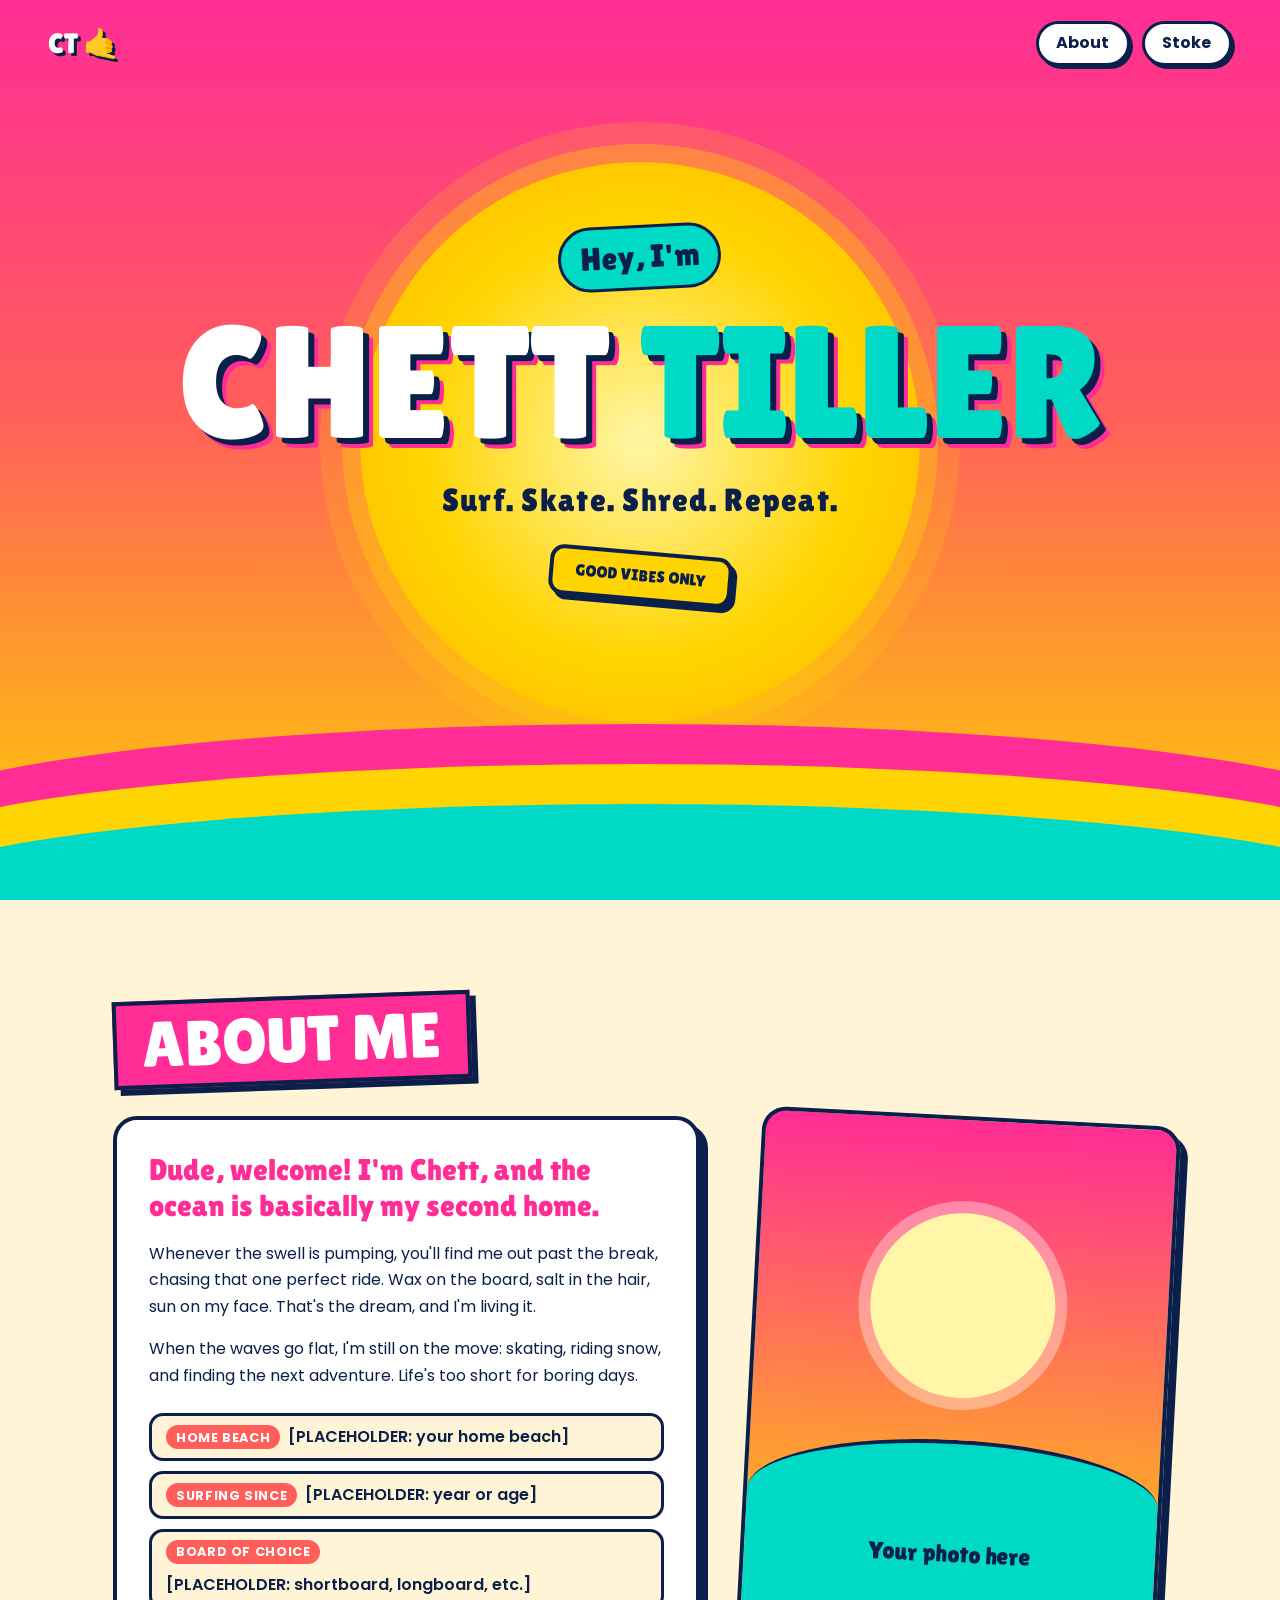
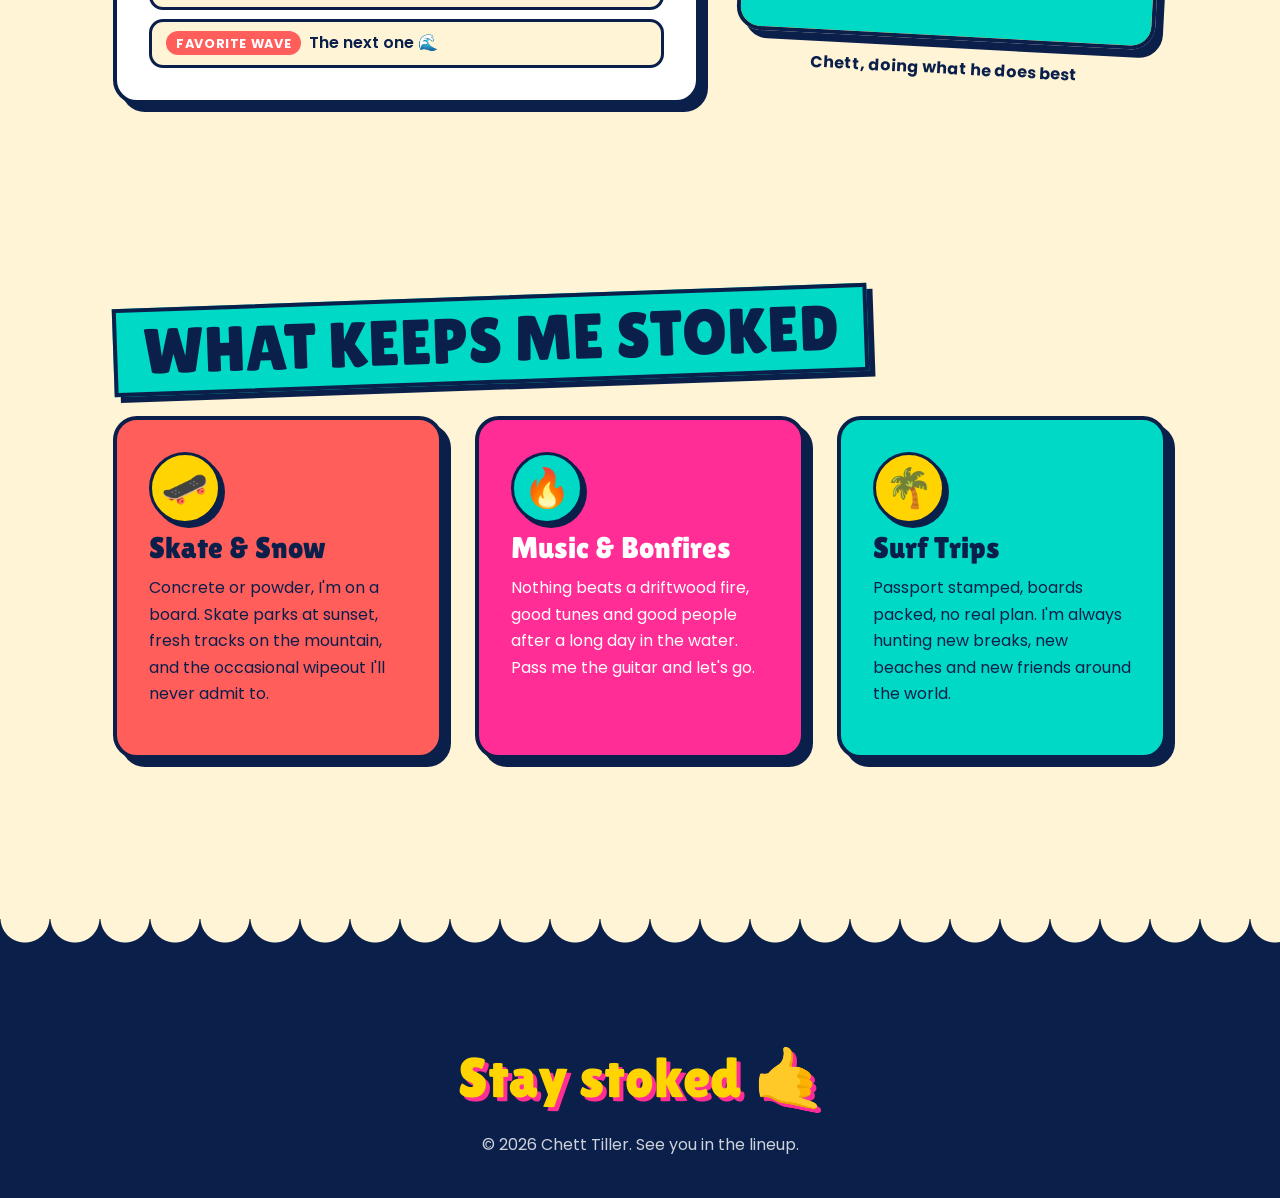
==== index.html @ 1e93c820 "create index.html and style.css" ====
<!DOCTYPE html>
<html lang="en">
<head>
  <meta charset="UTF-8">
  <meta name="viewport" content="width=device-width, initial-scale=1">
  <title>Chett Tiller | Surf. Skate. Shred.</title>
  <meta name="description" content="Chett Tiller's personal profile: surfer, skater, snowboarder and full-time stoke collector.">
  <link rel="preconnect" href="https://fonts.googleapis.com">
  <link rel="preconnect" href="https://fonts.gstatic.com" crossorigin>
  <link href="https://fonts.googleapis.com/css2?family=Lilita+One&family=Poppins:wght@400;600;700&display=swap" rel="stylesheet">
  <link rel="stylesheet" href="styles.css">
</head>
<body>

  <header class="hero">
    <nav class="nav" aria-label="Main">
      <a class="nav__logo" href="#top">CT 🤙</a>
      <ul class="nav__links">
        <li><a href="#about">About</a></li>
        <li><a href="#interests">Stoke</a></li>
      </ul>
    </nav>

    <div class="hero__sun" aria-hidden="true"></div>

    <div class="hero__content" id="top">
      <p class="hero__hello">Hey, I'm</p>
      <h1 class="hero__title">Chett <span>Tiller</span></h1>
      <p class="hero__tagline">Surf. Skate. Shred. Repeat.</p>
      <span class="sticker" aria-hidden="true">Good vibes only</span>
    </div>

    <div class="waves" aria-hidden="true">
      <div class="wave wave--pink"></div>
      <div class="wave wave--yellow"></div>
      <div class="wave wave--turquoise"></div>
    </div>
  </header>

  <main>
    <section class="section about" id="about">
      <h2 class="section__title">About Me</h2>

      <div class="about__grid">
        <div class="card about__card">
          <p class="lead">Dude, welcome! I'm Chett, and the ocean is basically my second home.</p>
          <p>Whenever the swell is pumping, you'll find me out past the break, chasing that one perfect ride. Wax on the board, salt in the hair, sun on my face. That's the dream, and I'm living it.</p>
          <p>When the waves go flat, I'm still on the move: skating, riding snow, and finding the next adventure. Life's too short for boring days.</p>

          <ul class="facts">
            <li><span class="facts__label">Home beach</span> <span class="facts__value">[PLACEHOLDER: your home beach]</span></li>
            <li><span class="facts__label">Surfing since</span> <span class="facts__value">[PLACEHOLDER: year or age]</span></li>
            <li><span class="facts__label">Board of choice</span> <span class="facts__value">[PLACEHOLDER: shortboard, longboard, etc.]</span></li>
            <li><span class="facts__label">Favorite wave</span> <span class="facts__value">The next one 🌊</span></li>
          </ul>
        </div>

        <figure class="photo" aria-label="Photo placeholder">
          <div class="photo__frame">
            <div class="photo__sun"></div>
            <div class="photo__sea"></div>
            <span class="photo__text">Your photo here</span>
          </div>
          <figcaption>Chett, doing what he does best</figcaption>
        </figure>
      </div>
    </section>

    <section class="section interests" id="interests">
      <h2 class="section__title">What Keeps Me Stoked</h2>

      <div class="interests__grid">
        <article class="card card--coral">
          <div class="card__icon" aria-hidden="true">🛹</div>
          <h3>Skate &amp; Snow</h3>
          <p>Concrete or powder, I'm on a board. Skate parks at sunset, fresh tracks on the mountain, and the occasional wipeout I'll never admit to.</p>
        </article>

        <article class="card card--pink">
          <div class="card__icon" aria-hidden="true">🔥</div>
          <h3>Music &amp; Bonfires</h3>
          <p>Nothing beats a driftwood fire, good tunes and good people after a long day in the water. Pass me the guitar and let's go.</p>
        </article>

        <article class="card card--turquoise">
          <div class="card__icon" aria-hidden="true">🌴</div>
          <h3>Surf Trips</h3>
          <p>Passport stamped, boards packed, no real plan. I'm always hunting new breaks, new beaches and new friends around the world.</p>
        </article>
      </div>
    </section>
  </main>

  <footer class="footer">
    <div class="footer__wave" aria-hidden="true"></div>
    <p class="footer__text">Stay stoked 🤙</p>
    <p class="footer__small">&copy; 2026 Chett Tiller. See you in the lineup.</p>
  </footer>

</body>
</html>
---- styles.css ----
/* ---------- Tokens ---------- */
:root {
  --coral: #ff5e5b;
  --pink: #ff2d95;
  --yellow: #ffd400;
  --turquoise: #00d9c5;
  --navy: #0b1f4b;
  --sand: #fff4d6;
  --white: #ffffff;

  --font-display: "Lilita One", "Arial Black", Impact, sans-serif;
  --font-body: "Poppins", "Segoe UI", system-ui, sans-serif;

  --border: 4px solid var(--navy);
  --shadow: 8px 8px 0 var(--navy);
}

/* ---------- Base ---------- */
*,
*::before,
*::after { box-sizing: border-box; }

html { scroll-behavior: smooth; }

body {
  margin: 0;
  font-family: var(--font-body);
  color: var(--navy);
  background: var(--sand);
  line-height: 1.65;
  overflow-x: hidden;
}

h1, h2, h3 {
  font-family: var(--font-display);
  font-weight: 400;
  line-height: 1.05;
  margin: 0;
}

a { color: inherit; }

/* ---------- Hero ---------- */
.hero {
  position: relative;
  min-height: 100vh;
  display: flex;
  flex-direction: column;
  background: linear-gradient(180deg, var(--pink) 0%, var(--coral) 45%, var(--yellow) 100%);
  overflow: hidden;
}

.nav {
  position: relative;
  z-index: 3;
  display: flex;
  justify-content: space-between;
  align-items: center;
  padding: 1.25rem clamp(1rem, 5vw, 3rem);
}

.nav__logo {
  font-family: var(--font-display);
  font-size: 1.75rem;
  text-decoration: none;
  color: var(--white);
  text-shadow: 3px 3px 0 var(--navy);
}

.nav__links {
  display: flex;
  gap: 0.75rem;
  list-style: none;
  margin: 0;
  padding: 0;
}

.nav__links a {
  display: inline-block;
  padding: 0.4rem 1.1rem;
  font-weight: 700;
  text-decoration: none;
  background: var(--white);
  border: 3px solid var(--navy);
  border-radius: 999px;
  box-shadow: 3px 3px 0 var(--navy);
  transition: transform 0.15s, background 0.15s;
}

.nav__links a:hover,
.nav__links a:focus-visible {
  background: var(--turquoise);
  transform: rotate(-4deg) translateY(-2px);
}

.hero__sun {
  position: absolute;
  top: 18%;
  left: 50%;
  width: clamp(260px, 48vw, 560px);
  aspect-ratio: 1;
  translate: -50% 0;
  border-radius: 50%;
  background: radial-gradient(circle, #fff6a8 0%, var(--yellow) 55%, #ffb300 100%);
  box-shadow: 0 0 0 18px rgba(255, 212, 0, 0.35), 0 0 0 40px rgba(255, 212, 0, 0.18);
  animation: bob 6s ease-in-out infinite;
}

.hero__content {
  position: relative;
  z-index: 2;
  flex: 1;
  display: flex;
  flex-direction: column;
  align-items: center;
  justify-content: center;
  text-align: center;
  padding: 2rem 1rem 12rem;
}

.hero__hello {
  margin: 0;
  font-family: var(--font-display);
  font-size: clamp(1.25rem, 3vw, 2rem);
  color: var(--navy);
  background: var(--turquoise);
  padding: 0.2rem 1.2rem;
  border: 3px solid var(--navy);
  border-radius: 999px;
  transform: rotate(-3deg);
}

.hero__title {
  font-size: clamp(3.5rem, 15vw, 10rem);
  color: var(--white);
  text-transform: uppercase;
  text-shadow: 6px 6px 0 var(--navy), 10px 10px 0 var(--pink);
  margin: 0.5rem 0;
}

.hero__title span { color: var(--turquoise); }

.hero__tagline {
  margin: 0;
  font-family: var(--font-display);
  font-size: clamp(1.1rem, 3.5vw, 2rem);
  letter-spacing: 0.04em;
  color: var(--navy);
}

.sticker {
  margin-top: 1.5rem;
  display: inline-block;
  padding: 0.5rem 1.4rem;
  font-family: var(--font-display);
  text-transform: uppercase;
  background: var(--yellow);
  border: 4px solid var(--navy);
  border-radius: 14px;
  box-shadow: 5px 5px 0 var(--navy);
  transform: rotate(5deg);
  animation: wiggle 3s ease-in-out infinite;
}

/* ---------- Waves (pure CSS) ---------- */
.waves {
  position: absolute;
  inset: auto 0 0 0;
  height: 11rem;
  z-index: 2;
  pointer-events: none;
}

.wave {
  position: absolute;
  left: -10%;
  width: 120%;
  border-radius: 50% 50% 0 0 / 100% 100% 0 0;
  animation: drift 7s ease-in-out infinite alternate;
}

.wave--pink      { bottom: 4.5rem; height: 6.5rem; background: var(--pink);      animation-duration: 8s; }
.wave--yellow    { bottom: 2.5rem; height: 6rem;   background: var(--yellow);    animation-duration: 6s; animation-direction: alternate-reverse; }
.wave--turquoise { bottom: 0;      height: 6rem;   background: var(--turquoise); animation-duration: 7s; }

/* ---------- Sections ---------- */
.section {
  padding: clamp(3rem, 8vw, 6rem) clamp(1rem, 5vw, 3rem);
  max-width: 1150px;
  margin: 0 auto;
}

.section__title {
  font-size: clamp(2.2rem, 7vw, 4rem);
  text-transform: uppercase;
  display: inline-block;
  margin-bottom: 2rem;
  padding: 0.1em 0.4em;
  color: var(--white);
  background: var(--pink);
  border: var(--border);
  box-shadow: 6px 6px 0 var(--navy);
  transform: rotate(-2deg);
}

.interests .section__title { background: var(--turquoise); color: var(--navy); }

/* ---------- Cards ---------- */
.card {
  background: var(--white);
  border: var(--border);
  border-radius: 24px;
  box-shadow: var(--shadow);
  padding: clamp(1.25rem, 3vw, 2rem);
  transition: transform 0.2s, box-shadow 0.2s;
}

.card:hover {
  transform: translate(-4px, -6px) rotate(-1deg);
  box-shadow: 12px 14px 0 var(--navy);
}

.card p { margin: 0 0 1rem; }

/* ---------- About ---------- */
.about__grid {
  display: grid;
  grid-template-columns: 1.4fr 1fr;
  gap: clamp(1.5rem, 4vw, 3rem);
  align-items: start;
}

.lead {
  font-family: var(--font-display);
  font-size: clamp(1.4rem, 3vw, 1.9rem);
  line-height: 1.2;
  color: var(--pink);
}

.facts {
  list-style: none;
  margin: 1.5rem 0 0;
  padding: 0;
  display: grid;
  gap: 0.6rem;
}

.facts li {
  display: flex;
  flex-wrap: wrap;
  gap: 0.5rem;
  align-items: center;
  padding: 0.5rem 0.9rem;
  background: var(--sand);
  border: 3px solid var(--navy);
  border-radius: 14px;
}

.facts__label {
  font-weight: 700;
  font-size: 0.8rem;
  text-transform: uppercase;
  letter-spacing: 0.05em;
  color: var(--white);
  background: var(--coral);
  padding: 0.1rem 0.6rem;
  border-radius: 999px;
}

.facts__value { font-weight: 600; }

/* Photo placeholder */
.photo { margin: 0; transform: rotate(3deg); }

.photo__frame {
  position: relative;
  aspect-ratio: 4 / 5;
  overflow: hidden;
  border: var(--border);
  border-radius: 24px;
  box-shadow: var(--shadow);
  background: linear-gradient(180deg, var(--pink), var(--yellow));
}

.photo__sun {
  position: absolute;
  top: 18%;
  left: 50%;
  width: 45%;
  aspect-ratio: 1;
  translate: -50% 0;
  border-radius: 50%;
  background: #fff6a8;
  box-shadow: 0 0 0 12px rgba(255, 255, 255, 0.35);
}

.photo__sea {
  position: absolute;
  inset: auto 0 0 0;
  height: 38%;
  background: var(--turquoise);
  border-top: var(--border);
  border-radius: 50% 50% 0 0 / 30% 30% 0 0;
}

.photo__text {
  position: absolute;
  inset: auto 0 12% 0;
  text-align: center;
  font-family: var(--font-display);
  font-size: 1.5rem;
  color: var(--navy);
}

.photo figcaption {
  margin-top: 1rem;
  text-align: center;
  font-weight: 700;
}

/* ---------- Interests ---------- */
.interests__grid {
  display: grid;
  grid-template-columns: repeat(auto-fit, minmax(250px, 1fr));
  gap: 2rem;
}

.card--coral     { background: var(--coral); }
.card--pink      { background: var(--pink);  color: var(--white); }
.card--turquoise { background: var(--turquoise); }

.card h3 {
  font-size: 1.9rem;
  margin: 0.5rem 0 0.75rem;
}

.card__icon {
  display: grid;
  place-items: center;
  width: 4.5rem;
  height: 4.5rem;
  font-size: 2.4rem;
  background: var(--yellow);
  border: 3px solid var(--navy);
  border-radius: 50%;
  box-shadow: 4px 4px 0 var(--navy);
}

.card--pink .card__icon { background: var(--turquoise); }

/* ---------- Footer ---------- */
.footer {
  position: relative;
  margin-top: 4rem;
  padding: 7rem 1rem 2.5rem;
  text-align: center;
  color: var(--white);
  background: var(--navy);
}

.footer__wave {
  position: absolute;
  top: -1px;
  left: 0;
  right: 0;
  height: 3.5rem;
  background:
    radial-gradient(circle at 25px 0, var(--sand) 24px, transparent 25px) 0 0 / 50px 100% repeat-x;
}

.footer__text {
  margin: 0;
  font-family: var(--font-display);
  font-size: clamp(2rem, 7vw, 3.5rem);
  color: var(--yellow);
  text-shadow: 4px 4px 0 var(--pink);
}

.footer__small { margin: 0.5rem 0 0; opacity: 0.8; }

/* ---------- Animations ---------- */
@keyframes bob {
  0%, 100% { transform: translateY(0); }
  50%      { transform: translateY(-18px); }
}

@keyframes drift {
  from { transform: translateX(-3%); }
  to   { transform: translateX(3%); }
}

@keyframes wiggle {
  0%, 100% { transform: rotate(5deg); }
  50%      { transform: rotate(-3deg) scale(1.05); }
}

@media (prefers-reduced-motion: reduce) {
  *, *::before, *::after {
    animation: none !important;
    transition: none !important;
  }
  html { scroll-behavior: auto; }
}

/* ---------- Responsive ---------- */
@media (max-width: 800px) {
  .about__grid { grid-template-columns: 1fr; }
  .photo { max-width: 320px; margin: 1rem auto 0; }
  .hero__content { padding-bottom: 10rem; }
}
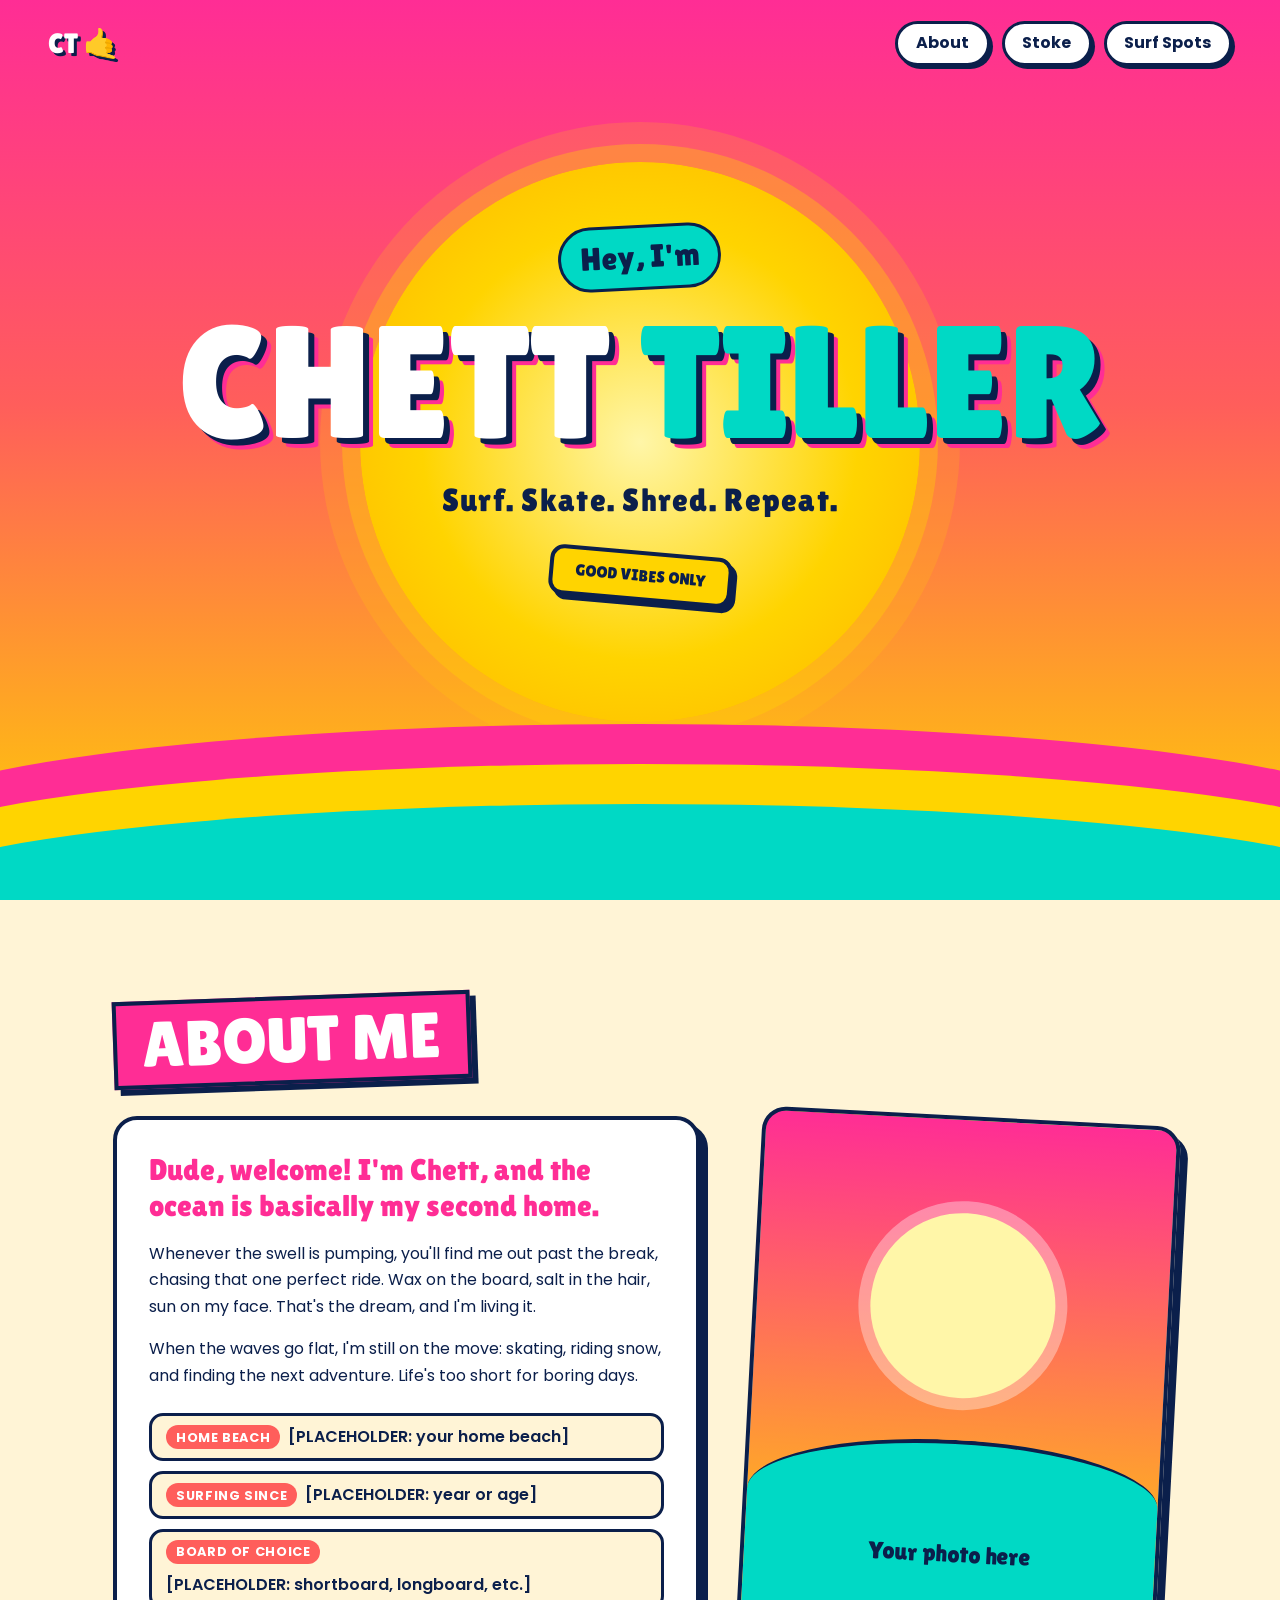
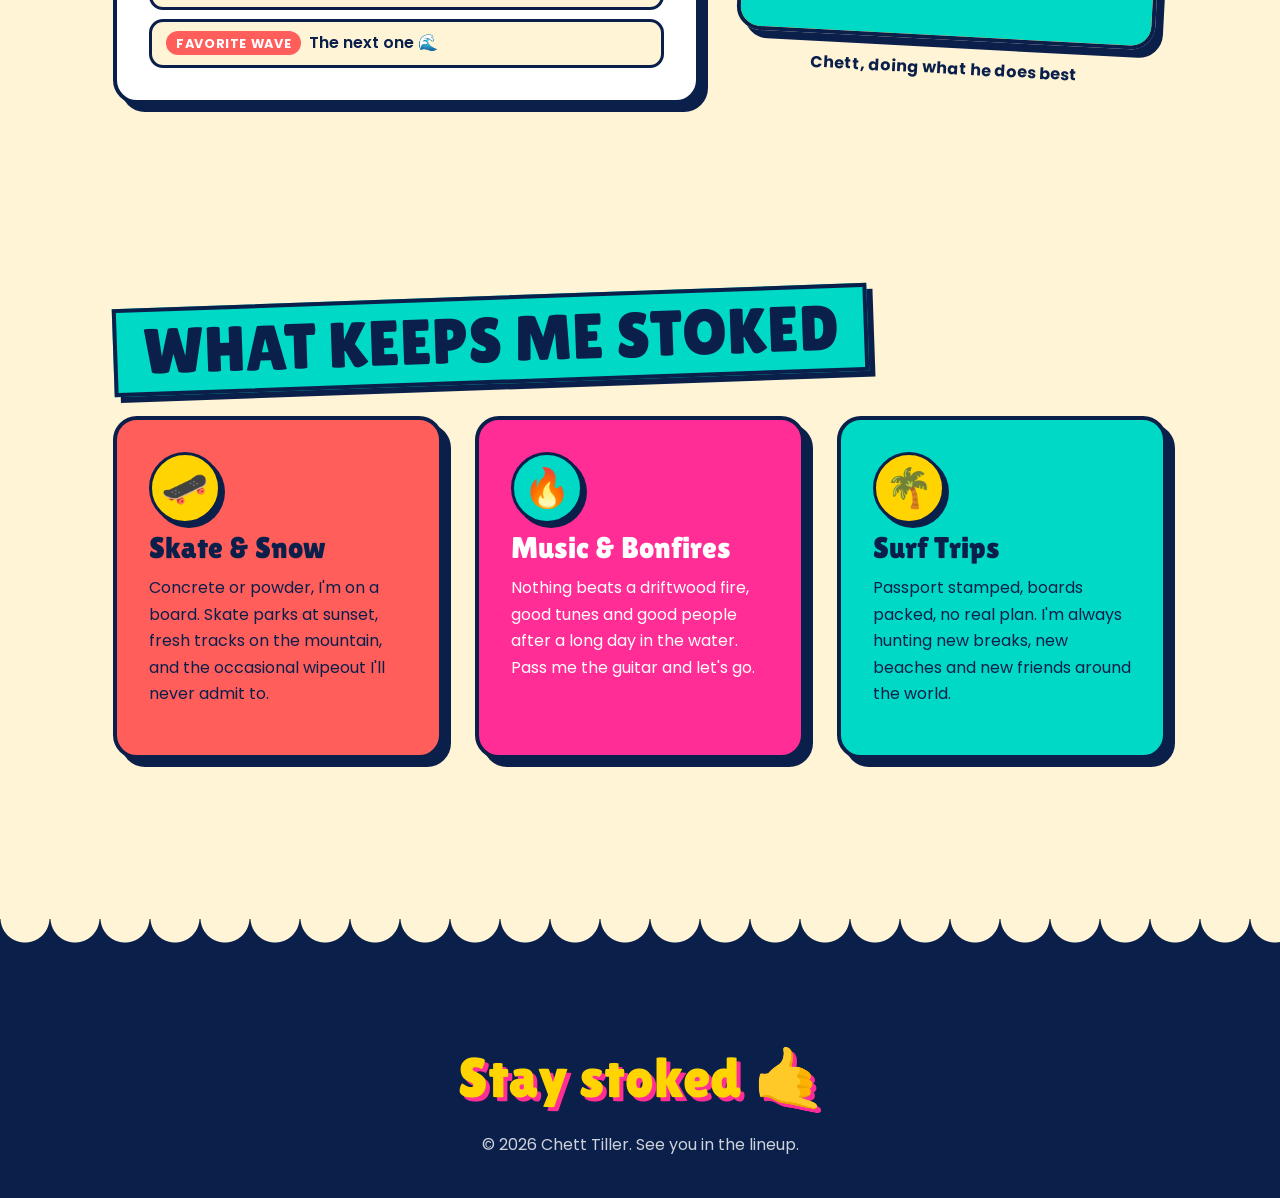
==== commit a4af56c2: "Add surf spots page New surf-spots.html with a home turf section and a bucket-list grid (Pipeline, T" ====
--- a/index.html
+++ b/index.html
@@ -18,6 +18,7 @@
       <ul class="nav__links">
         <li><a href="#about">About</a></li>
         <li><a href="#interests">Stoke</a></li>
+        <li><a href="surf-spots.html">Surf Spots</a></li>
       </ul>
     </nav>
 
--- a/styles.css
+++ b/styles.css
@@ -348,6 +348,55 @@
 
 .card--pink .card__icon { background: var(--turquoise); }
 
+/* ---------- Surf Spots page ---------- */
+.hero--short { min-height: 0; }
+.hero--short .hero__sun { top: 8%; width: clamp(200px, 36vw, 380px); }
+.hero--short .hero__content { padding: 2.5rem 1rem 11rem; }
+.hero--short .hero__title { font-size: clamp(3.5rem, 13vw, 8rem); }
+
+.nav__links a[aria-current="page"] { background: var(--yellow); }
+
+.section--tight { padding-top: 0; }
+
+.section__title--turquoise { background: var(--turquoise); color: var(--navy); }
+
+.section__intro {
+  margin: -0.75rem 0 2rem;
+  font-weight: 600;
+  font-size: 1.1rem;
+}
+
+.spot-home h3 { font-size: clamp(1.6rem, 4vw, 2.4rem); color: var(--pink); }
+
+.spot__place {
+  margin: 0 0 0.75rem;
+  font-weight: 700;
+  text-transform: uppercase;
+  letter-spacing: 0.05em;
+  font-size: 0.85rem;
+}
+
+.tags {
+  list-style: none;
+  margin: 0;
+  padding: 0;
+  display: flex;
+  flex-wrap: wrap;
+  gap: 0.5rem;
+}
+
+.tag {
+  padding: 0.15rem 0.8rem;
+  font-size: 0.85rem;
+  font-weight: 700;
+  color: var(--navy);
+  background: var(--white);
+  border: 3px solid var(--navy);
+  border-radius: 999px;
+}
+
+.card--yellow { background: var(--yellow); }
+
 /* ---------- Footer ---------- */
 .footer {
   position: relative;
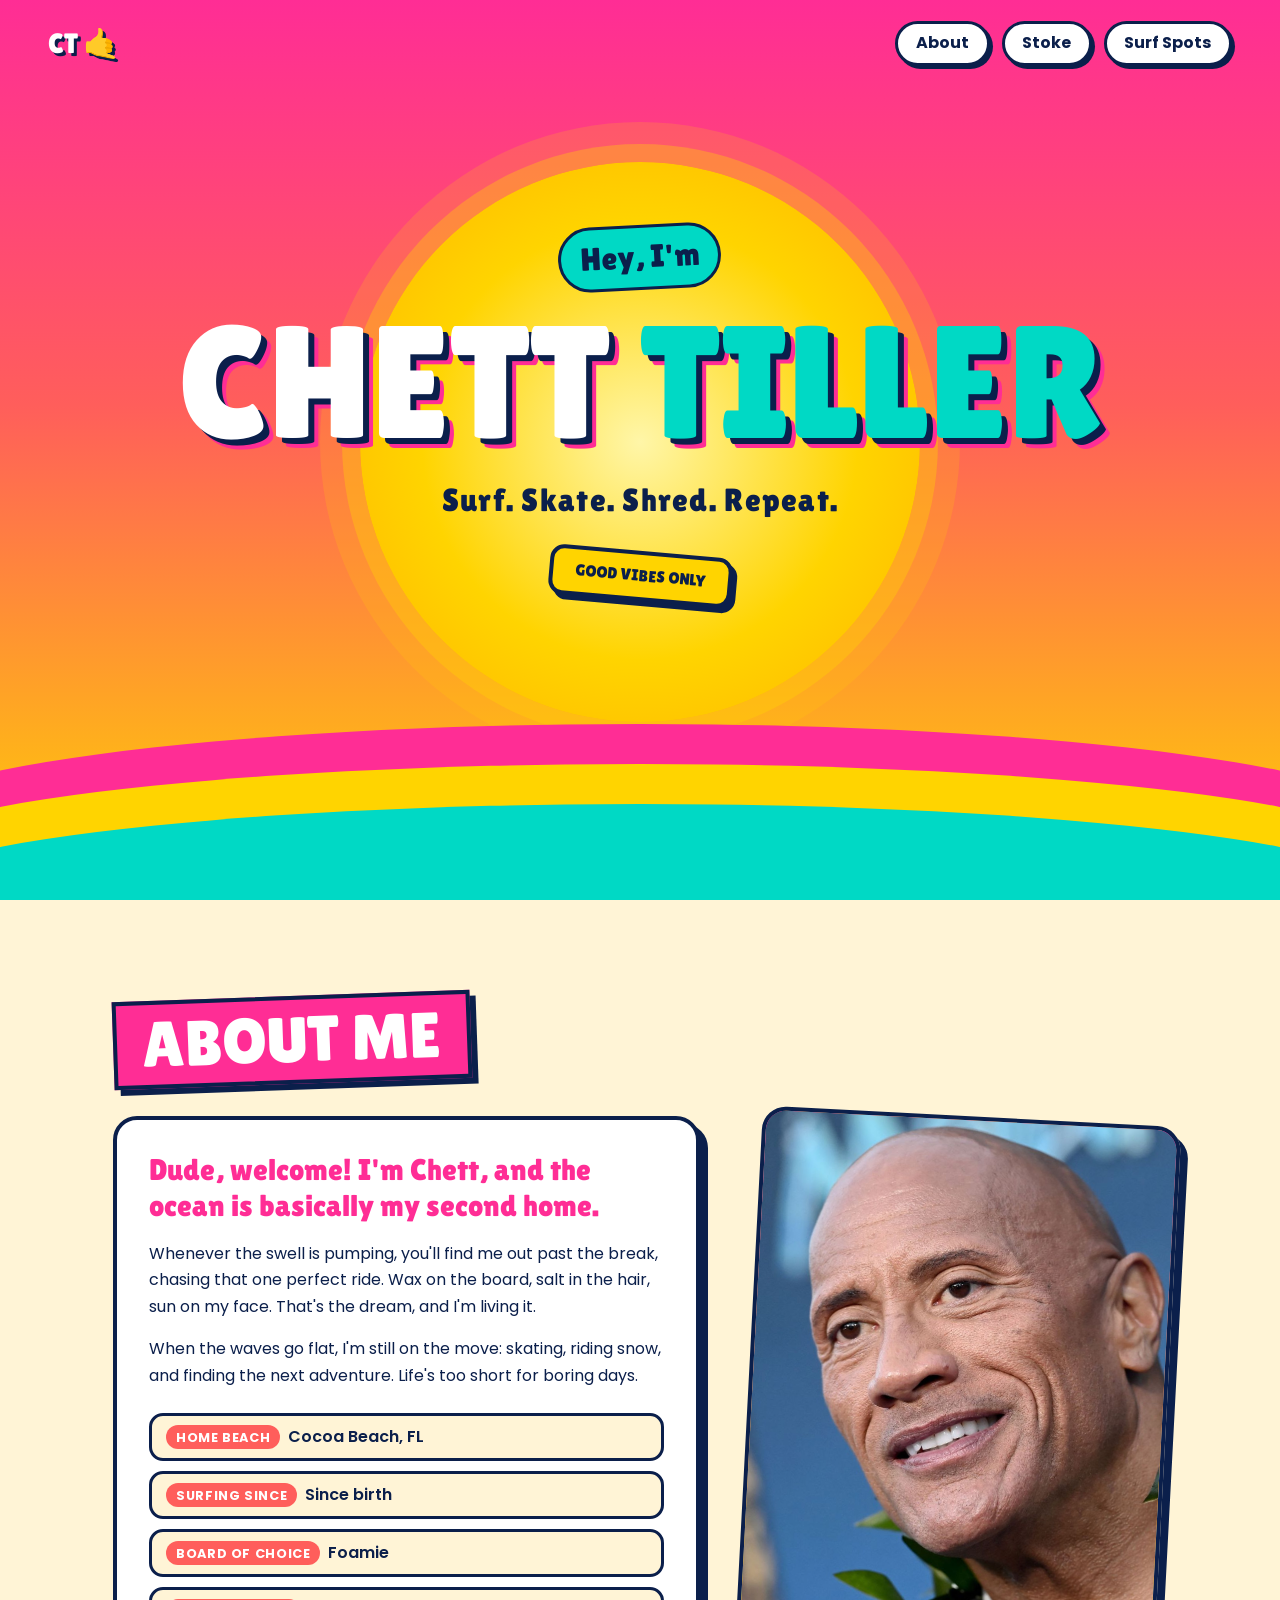
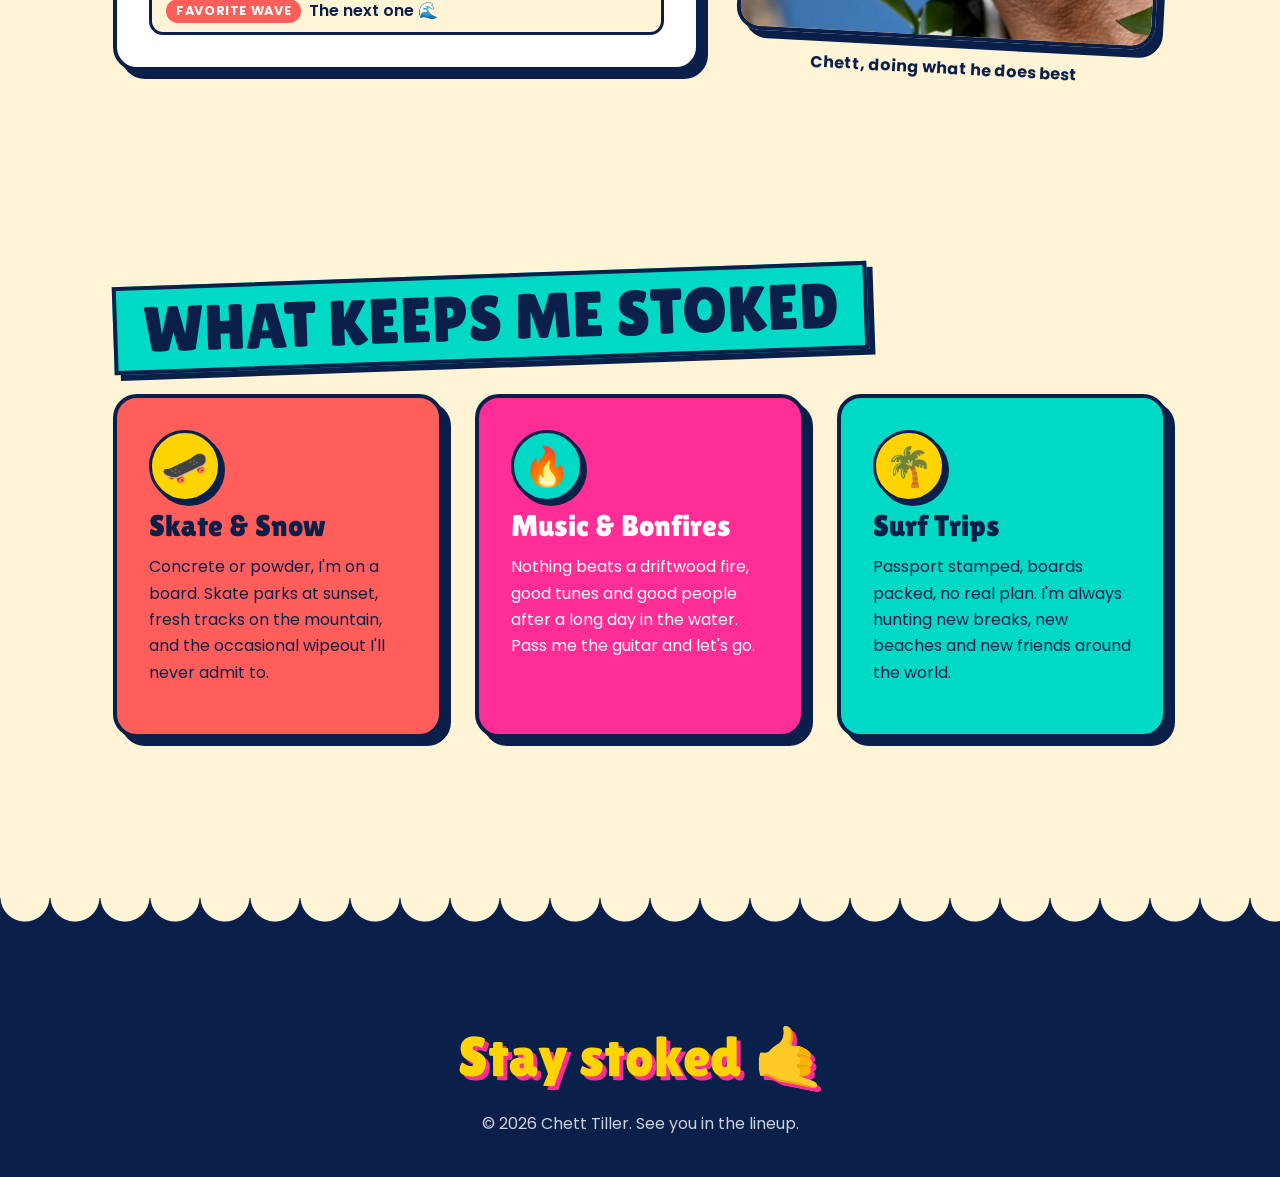
==== commit c6d09324: "Add profile photo and fill in About facts Co-Authored-By: Claude Sonnet 5.5 <noreply@anthropic.com>" ====
--- a/index.html
+++ b/index.html
@@ -49,18 +49,16 @@
           <p>When the waves go flat, I'm still on the move: skating, riding snow, and finding the next adventure. Life's too short for boring days.</p>
 
           <ul class="facts">
-            <li><span class="facts__label">Home beach</span> <span class="facts__value">[PLACEHOLDER: your home beach]</span></li>
-            <li><span class="facts__label">Surfing since</span> <span class="facts__value">[PLACEHOLDER: year or age]</span></li>
-            <li><span class="facts__label">Board of choice</span> <span class="facts__value">[PLACEHOLDER: shortboard, longboard, etc.]</span></li>
+            <li><span class="facts__label">Home beach</span> <span class="facts__value">Cocoa Beach, FL</span></li>
+            <li><span class="facts__label">Surfing since</span> <span class="facts__value">Since birth</span></li>
+            <li><span class="facts__label">Board of choice</span> <span class="facts__value">Foamie</span></li>
             <li><span class="facts__label">Favorite wave</span> <span class="facts__value">The next one 🌊</span></li>
           </ul>
         </div>
 
-        <figure class="photo" aria-label="Photo placeholder">
+        <figure class="photo">
           <div class="photo__frame">
-            <div class="photo__sun"></div>
-            <div class="photo__sea"></div>
-            <span class="photo__text">Your photo here</span>
+            <img class="photo__img" src="images/rock.jpg" alt="Smiling bald man wearing a flower lei">
           </div>
           <figcaption>Chett, doing what he does best</figcaption>
         </figure>
--- a/styles.css
+++ b/styles.css
@@ -312,6 +312,15 @@
   color: var(--navy);
 }
 
+.photo__img {
+  position: absolute;
+  inset: 0;
+  width: 100%;
+  height: 100%;
+  object-fit: cover;
+  object-position: 35% center;
+}
+
 .photo figcaption {
   margin-top: 1rem;
   text-align: center;
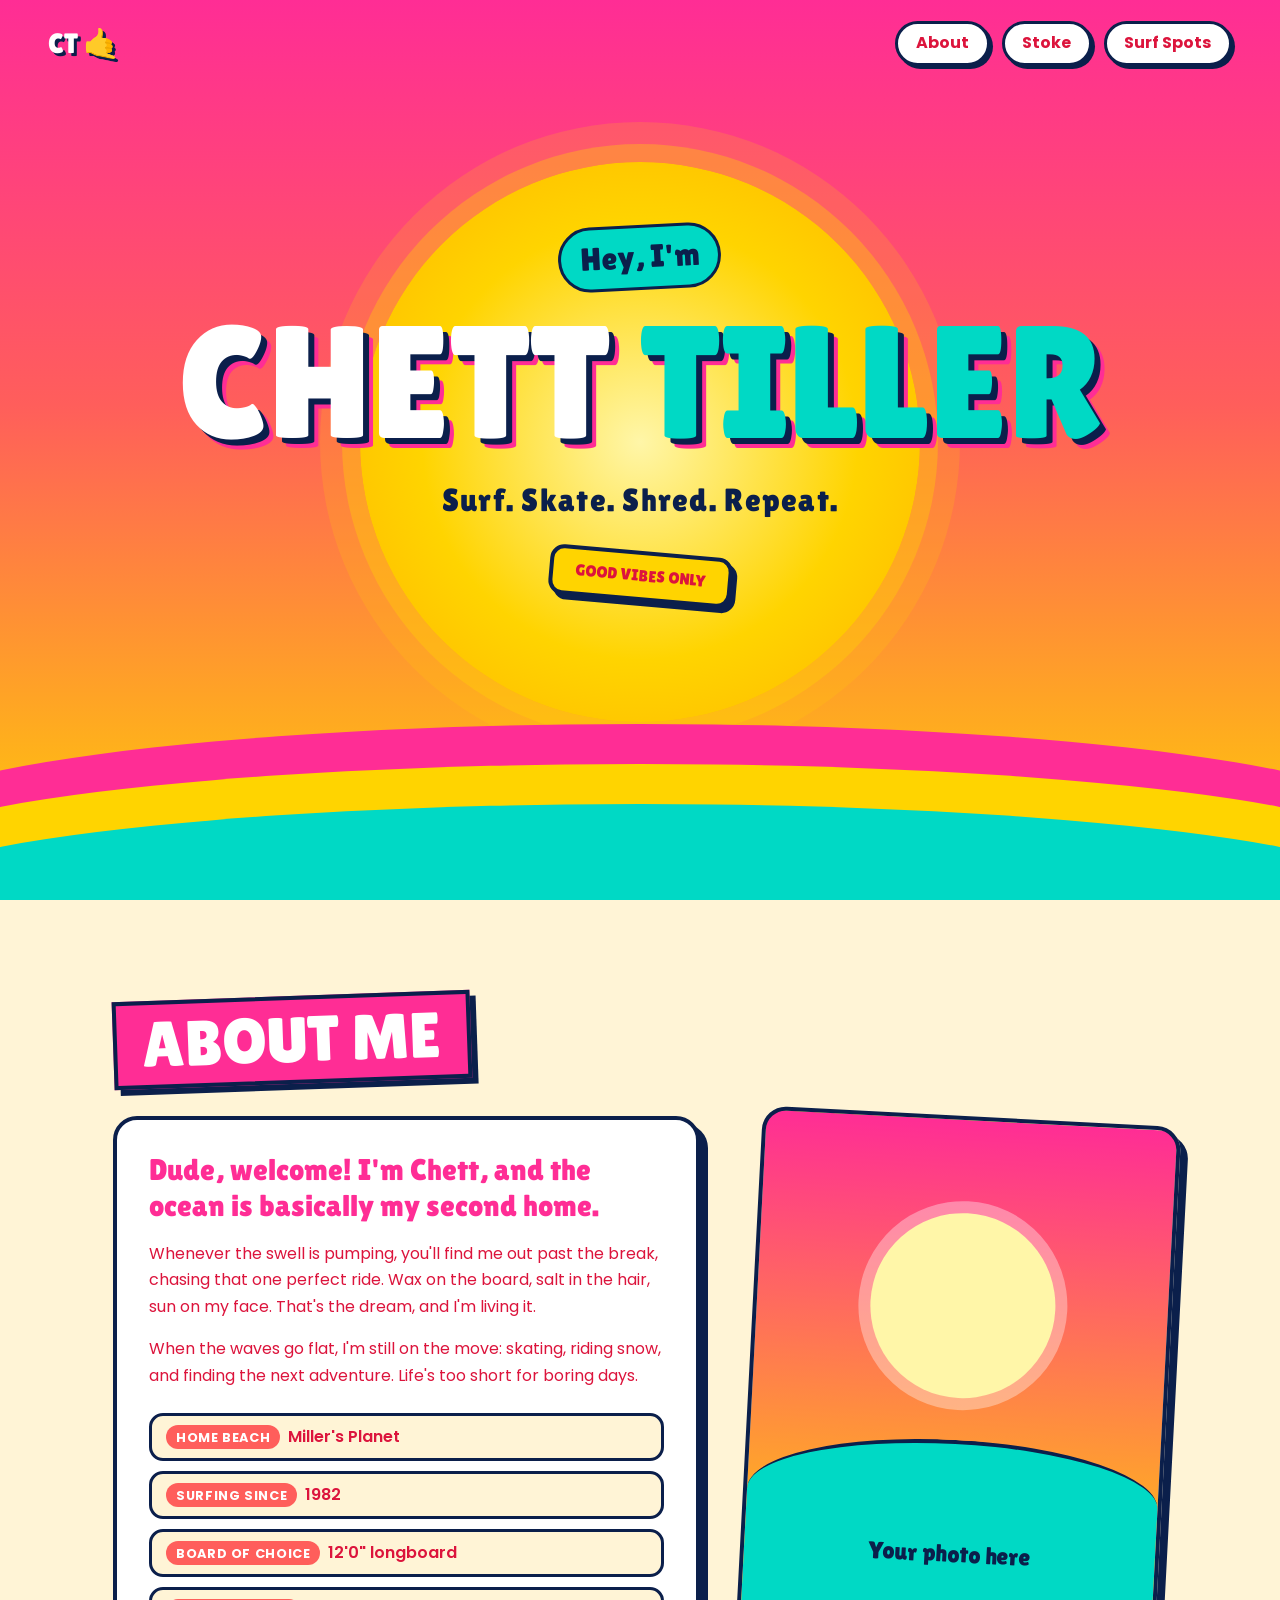
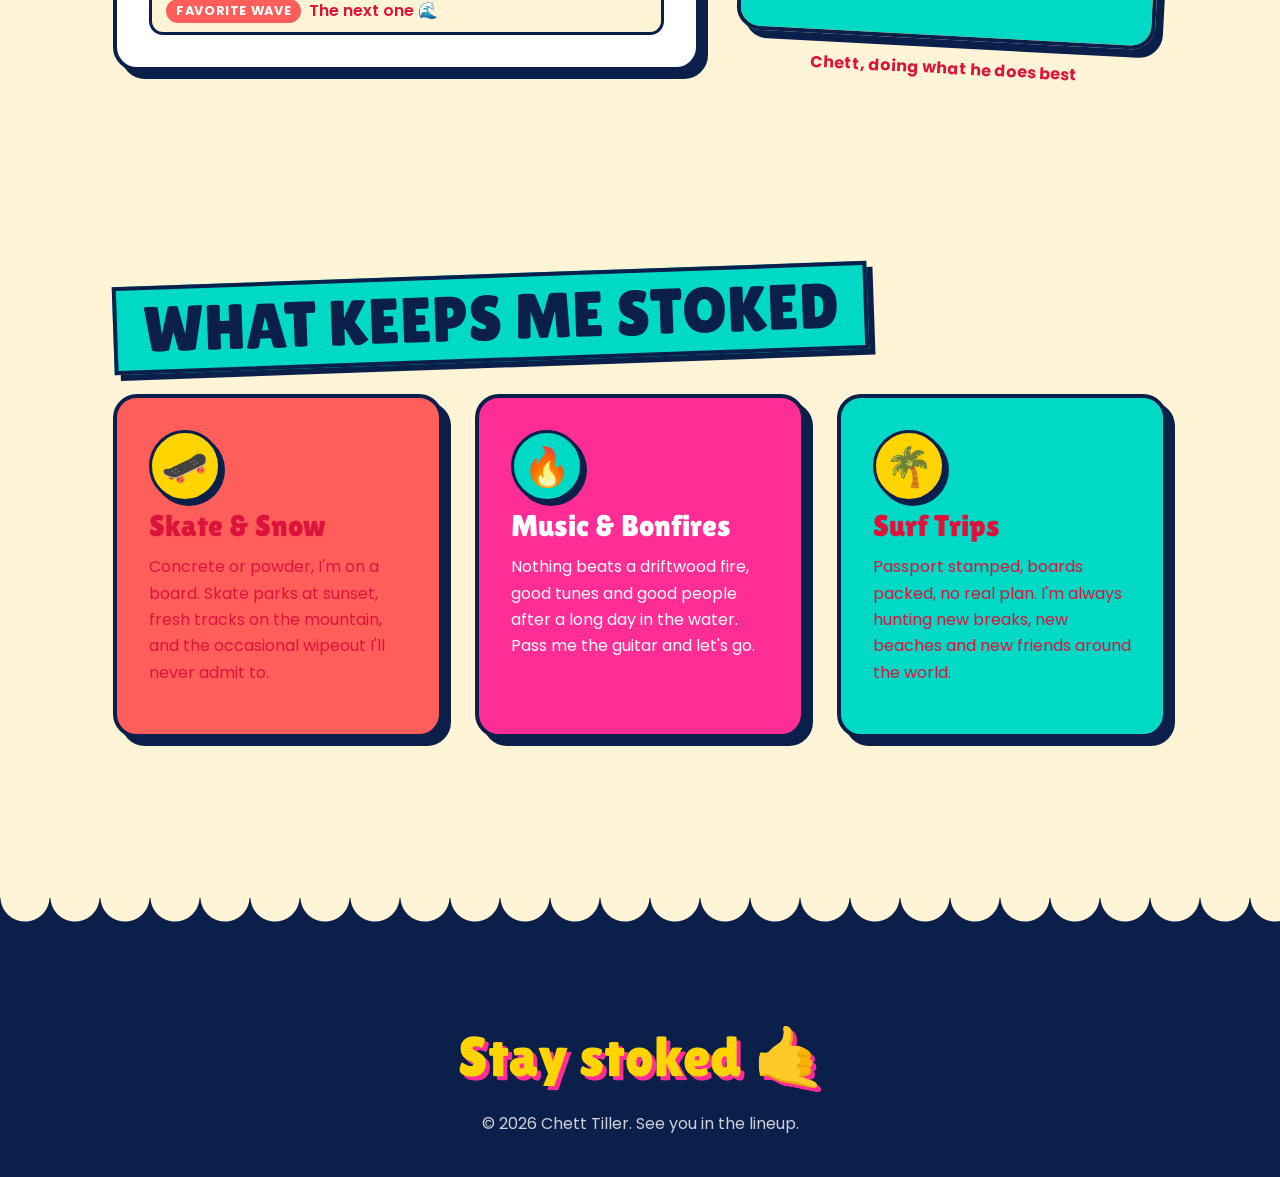
==== commit 8c3e53d7: "Fill in About Me facts and make body text crimson Co-Authored-By: Claude Opus 5.5 <noreply@anthropic" ====
--- a/index.html
+++ b/index.html
@@ -49,16 +49,18 @@
           <p>When the waves go flat, I'm still on the move: skating, riding snow, and finding the next adventure. Life's too short for boring days.</p>
 
           <ul class="facts">
-            <li><span class="facts__label">Home beach</span> <span class="facts__value">Cocoa Beach, FL</span></li>
-            <li><span class="facts__label">Surfing since</span> <span class="facts__value">Since birth</span></li>
-            <li><span class="facts__label">Board of choice</span> <span class="facts__value">Foamie</span></li>
+            <li><span class="facts__label">Home beach</span> <span class="facts__value">Miller's Planet</span></li>
+            <li><span class="facts__label">Surfing since</span> <span class="facts__value">1982</span></li>
+            <li><span class="facts__label">Board of choice</span> <span class="facts__value">12'0" longboard</span></li>
             <li><span class="facts__label">Favorite wave</span> <span class="facts__value">The next one 🌊</span></li>
           </ul>
         </div>
 
-        <figure class="photo">
+        <figure class="photo" aria-label="Photo placeholder">
           <div class="photo__frame">
-            <img class="photo__img" src="images/rock.jpg" alt="Smiling bald man wearing a flower lei">
+            <div class="photo__sun"></div>
+            <div class="photo__sea"></div>
+            <span class="photo__text">Your photo here</span>
           </div>
           <figcaption>Chett, doing what he does best</figcaption>
         </figure>
--- a/styles.css
+++ b/styles.css
@@ -7,6 +7,7 @@
   --navy: #0b1f4b;
   --sand: #fff4d6;
   --white: #ffffff;
+  --text: crimson;
 
   --font-display: "Lilita One", "Arial Black", Impact, sans-serif;
   --font-body: "Poppins", "Segoe UI", system-ui, sans-serif;
@@ -25,7 +26,7 @@
 body {
   margin: 0;
   font-family: var(--font-body);
-  color: var(--navy);
+  color: var(--text);
   background: var(--sand);
   line-height: 1.65;
   overflow-x: hidden;
@@ -312,15 +313,6 @@
   color: var(--navy);
 }
 
-.photo__img {
-  position: absolute;
-  inset: 0;
-  width: 100%;
-  height: 100%;
-  object-fit: cover;
-  object-position: 35% center;
-}
-
 .photo figcaption {
   margin-top: 1rem;
   text-align: center;
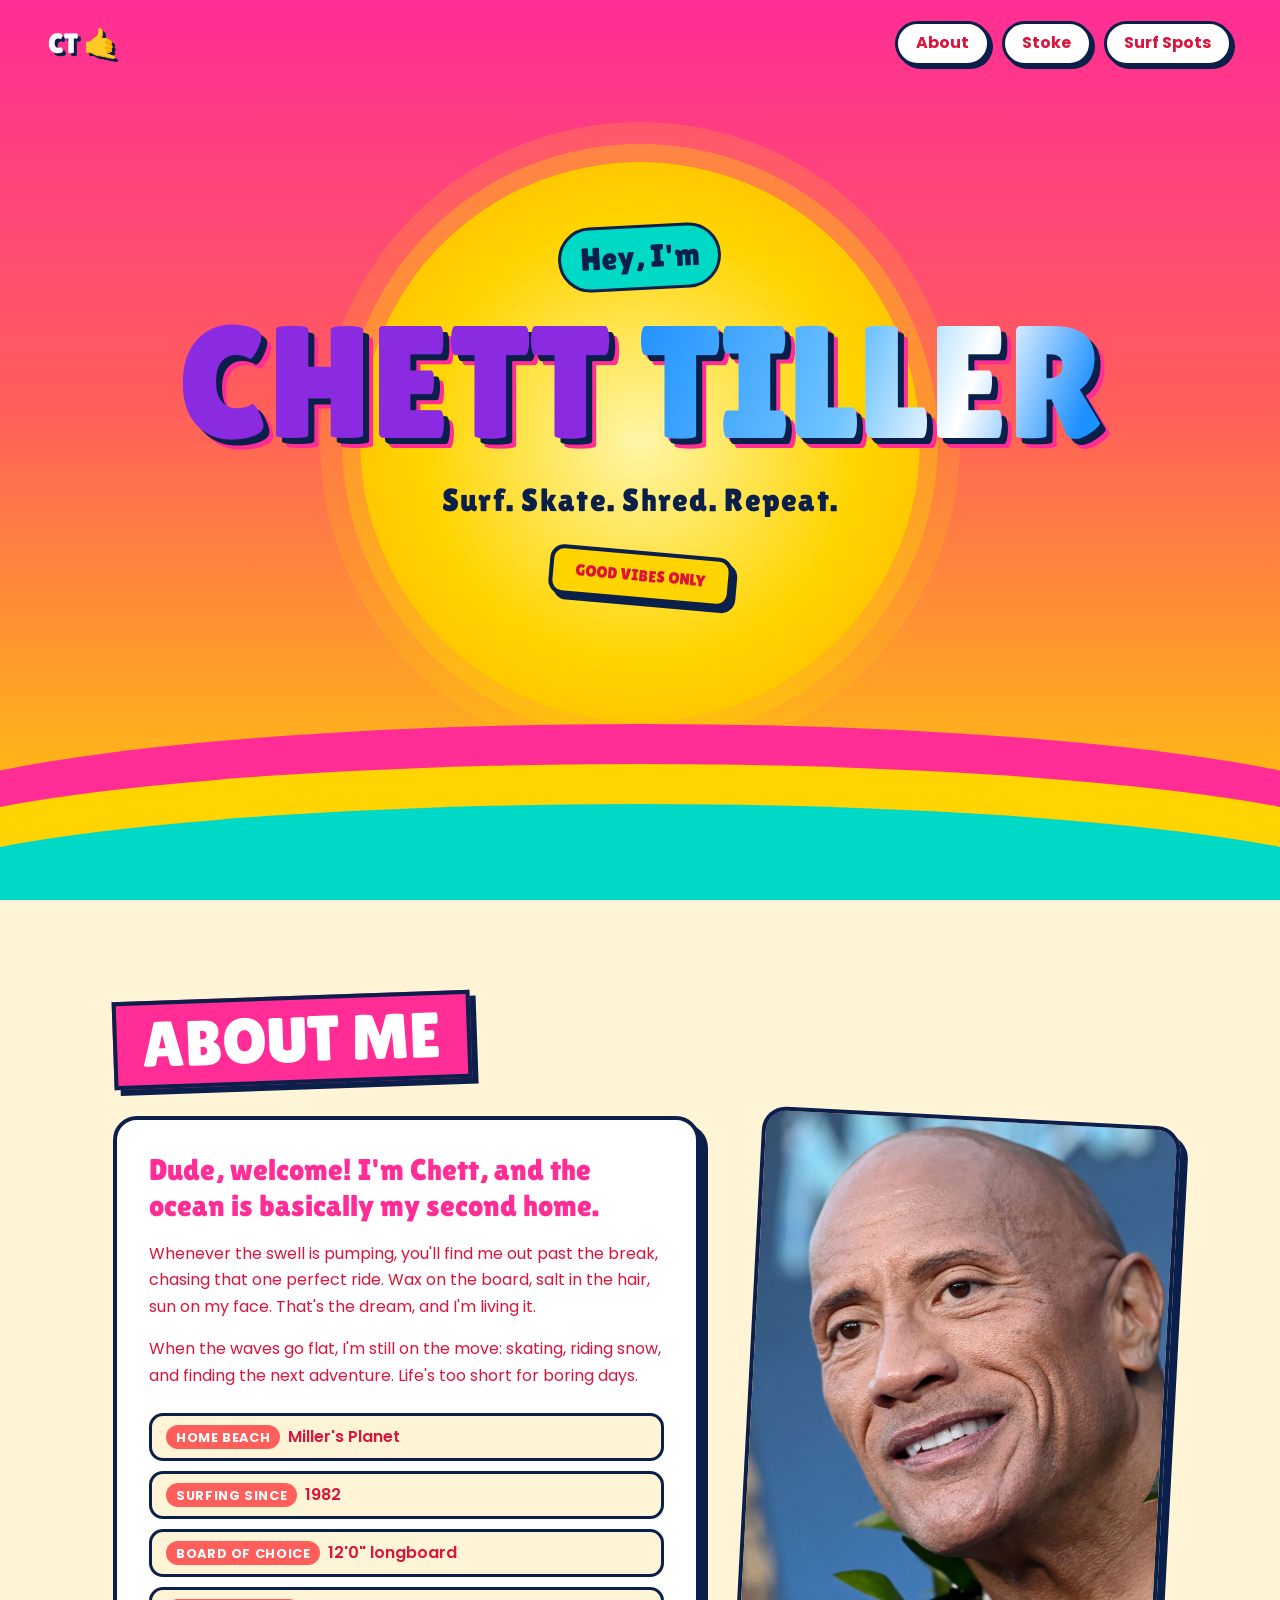
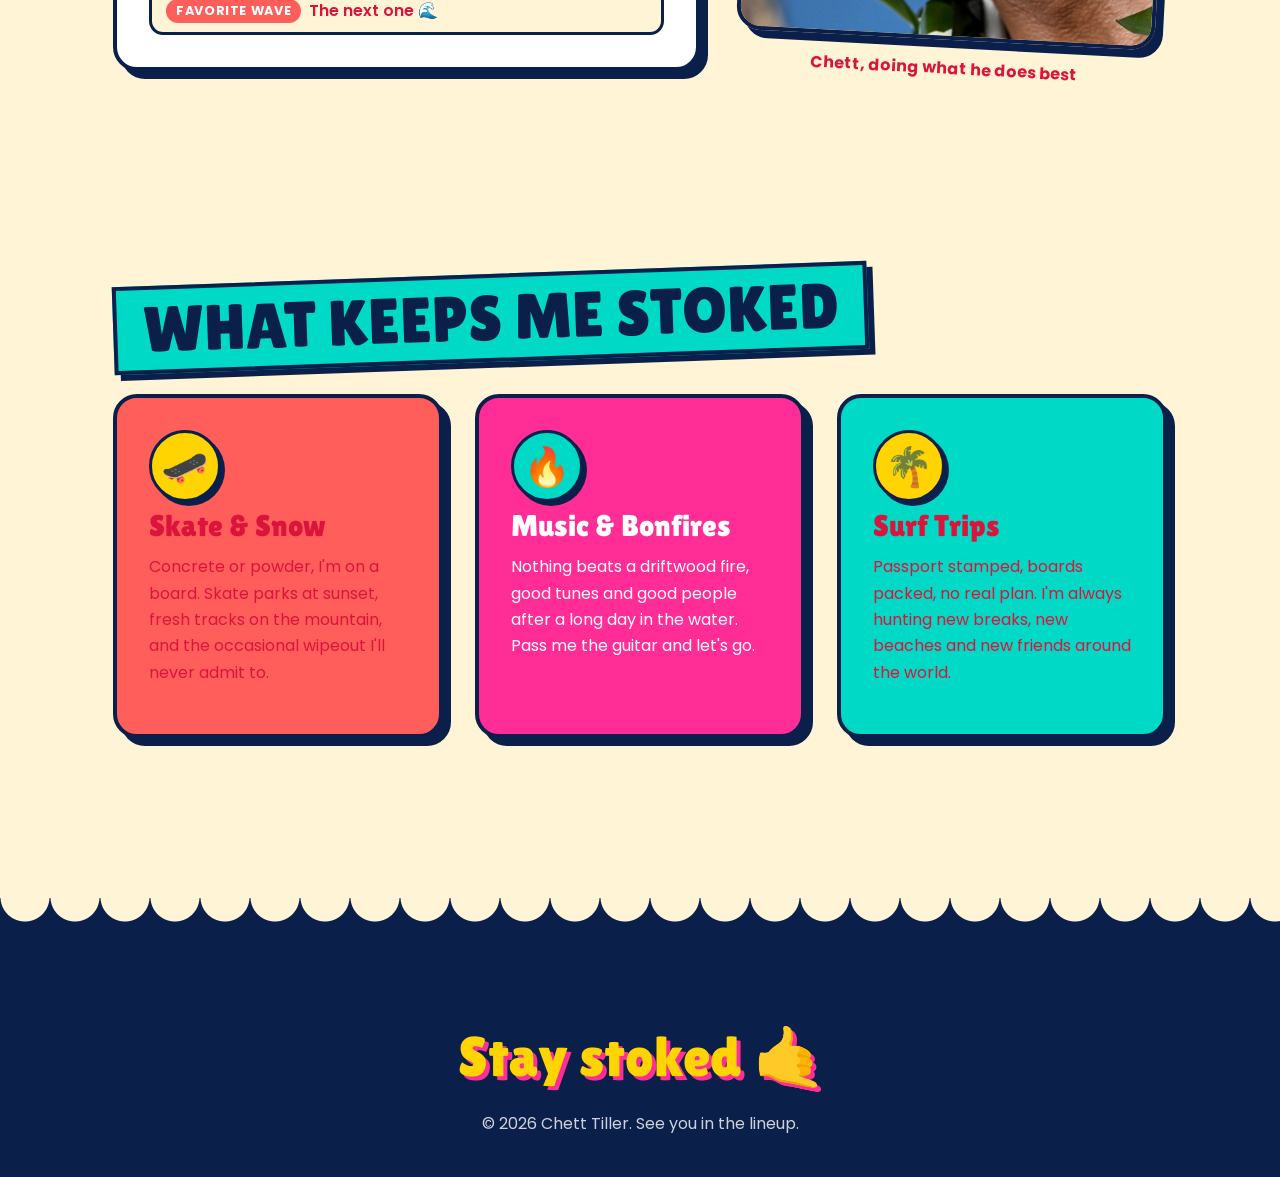
==== commit f1c3ba00: "Merge branch 'main' into fill-placeholders-and-text-colors" ====
--- a/index.html
+++ b/index.html
@@ -56,11 +56,9 @@
           </ul>
         </div>
 
-        <figure class="photo" aria-label="Photo placeholder">
+        <figure class="photo">
           <div class="photo__frame">
-            <div class="photo__sun"></div>
-            <div class="photo__sea"></div>
-            <span class="photo__text">Your photo here</span>
+            <img class="photo__img" src="images/rock.jpg" alt="Smiling bald man wearing a flower lei">
           </div>
           <figcaption>Chett, doing what he does best</figcaption>
         </figure>
--- a/styles.css
+++ b/styles.css
@@ -139,7 +139,29 @@
   margin: 0.5rem 0;
 }
 
-.hero__title span { color: var(--turquoise); }
+.hero__title { color: #8a2be2; }
+
+.hero__title span {
+  /* sparkly blue: shimmering gradient clipped to the text */
+  color: #1e90ff;
+  background: linear-gradient(110deg, #1e90ff 0%, #6fc3ff 20%, #ffffff 30%, #1e90ff 40%, #00bfff 60%, #ffffff 70%, #1e90ff 80%);
+  background-size: 250% 100%;
+  -webkit-background-clip: text;
+  background-clip: text;
+  -webkit-text-fill-color: transparent;
+  text-shadow: none;
+  filter: drop-shadow(6px 6px 0 var(--navy)) drop-shadow(4px 4px 0 var(--pink));
+  animation: sparkle 3s linear infinite;
+}
+
+@keyframes sparkle {
+  from { background-position: 100% 0; }
+  to { background-position: -150% 0; }
+}
+
+@media (prefers-reduced-motion: reduce) {
+  .hero__title span { animation: none; }
+}
 
 .hero__tagline {
   margin: 0;
@@ -313,6 +335,15 @@
   color: var(--navy);
 }
 
+.photo__img {
+  position: absolute;
+  inset: 0;
+  width: 100%;
+  height: 100%;
+  object-fit: cover;
+  object-position: 35% center;
+}
+
 .photo figcaption {
   margin-top: 1rem;
   text-align: center;
